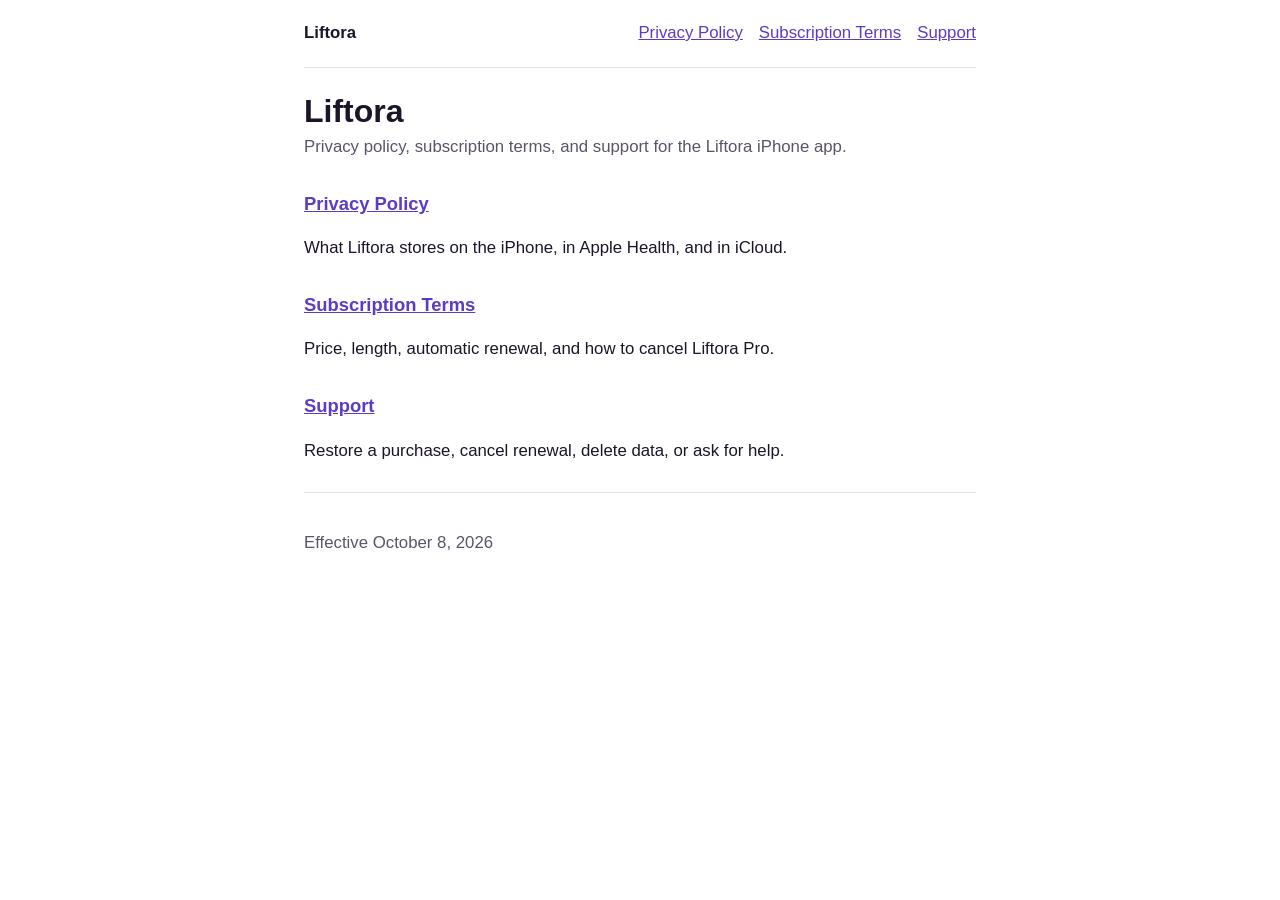
==== index.html @ 0a8b6fcb "Publish Liftora privacy, subscription terms, and support pages. Co-authored-by: Cursor <cursoragent@" ====
<!DOCTYPE html>
<html lang="en">
<head>
  <meta charset="utf-8">
  <meta name="viewport" content="width=device-width, initial-scale=1">
  <title>Liftora legal</title>
  <link rel="stylesheet" href="assets/site.css">
</head>
<body>
  <header>
    <strong>Liftora</strong>
    <nav>
      <a href="privacy/">Privacy Policy</a>
      <a href="terms/">Subscription Terms</a>
      <a href="support/">Support</a>
    </nav>
  </header>
  <main>
    <h1>Liftora</h1>
    <p class="meta">Privacy policy, subscription terms, and support for the Liftora iPhone app.</p>
    <section>
      <h2><a href="privacy/">Privacy Policy</a></h2>
      <p>What Liftora stores on the iPhone, in Apple Health, and in iCloud.</p>
    </section>
    <section>
      <h2><a href="terms/">Subscription Terms</a></h2>
      <p>Price, length, automatic renewal, and how to cancel Liftora Pro.</p>
    </section>
    <section>
      <h2><a href="support/">Support</a></h2>
      <p>Restore a purchase, cancel renewal, delete data, or ask for help.</p>
    </section>
  </main>
  <footer>
    <p>Effective October 8, 2026</p>
  </footer>
</body>
</html>
---- assets/site.css ----
:root {
  color-scheme: light dark;
  --ink: #1c1428;
  --muted: #5c5368;
  --line: #e4dcea;
  --paper: #fff;
  --accent: #5b3cc4;
}

@media (prefers-color-scheme: dark) {
  :root {
    --ink: #f4eefc;
    --muted: #c8bdd6;
    --line: #3a3148;
    --paper: #140f1c;
    --accent: #c4b0ff;
  }
}

* { box-sizing: border-box; }

body {
  margin: 0;
  font: 1.05rem/1.6 -apple-system, BlinkMacSystemFont, "Segoe UI", sans-serif;
  color: var(--ink);
  background: var(--paper);
}

main, header, footer {
  width: min(42rem, calc(100% - 2rem));
  margin-inline: auto;
}

header, footer {
  padding: 1.25rem 0;
}

header {
  display: flex;
  justify-content: space-between;
  gap: 1rem;
  align-items: baseline;
  border-bottom: 1px solid var(--line);
}

nav { display: flex; flex-wrap: wrap; gap: 0.75rem 1rem; }

a { color: var(--accent); }

h1 { font-size: 2rem; line-height: 1.2; margin: 1.5rem 0 0.25rem; }

.meta { color: var(--muted); margin-top: 0; }

section { margin: 1.75rem 0; }

h2 { font-size: 1.15rem; margin-bottom: 0.35rem; }

footer {
  border-top: 1px solid var(--line);
  color: var(--muted);
}
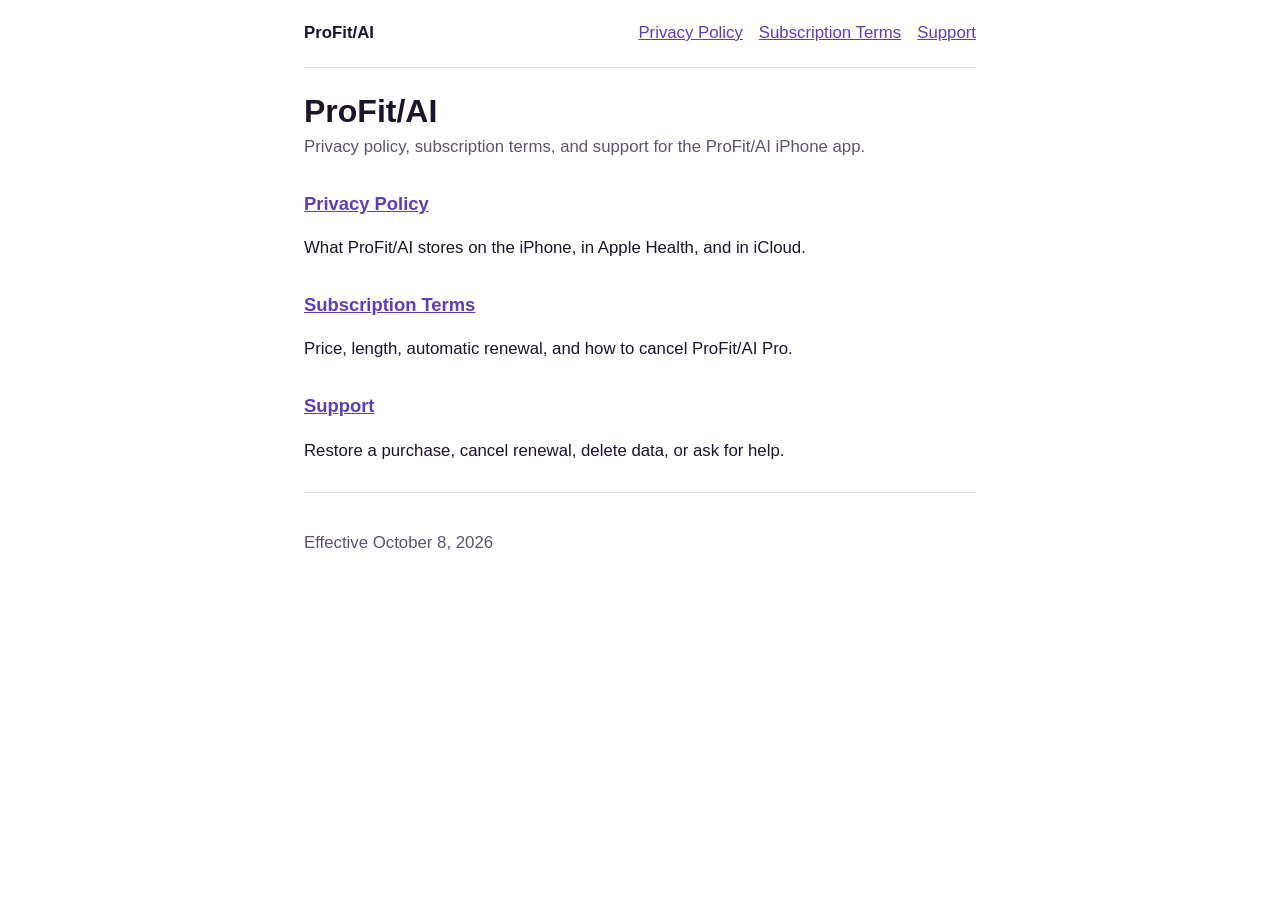
==== commit 196756b7: "Rename the public legal pages to ProFit/AI. Co-authored-by: Cursor <cursoragent@cursor.com>" ====
--- a/index.html
+++ b/index.html
@@ -3,12 +3,12 @@
 <head>
   <meta charset="utf-8">
   <meta name="viewport" content="width=device-width, initial-scale=1">
-  <title>Liftora legal</title>
+  <title>ProFit/AI legal</title>
   <link rel="stylesheet" href="assets/site.css">
 </head>
 <body>
   <header>
-    <strong>Liftora</strong>
+    <strong>ProFit/AI</strong>
     <nav>
       <a href="privacy/">Privacy Policy</a>
       <a href="terms/">Subscription Terms</a>
@@ -16,15 +16,15 @@
     </nav>
   </header>
   <main>
-    <h1>Liftora</h1>
-    <p class="meta">Privacy policy, subscription terms, and support for the Liftora iPhone app.</p>
+    <h1>ProFit/AI</h1>
+    <p class="meta">Privacy policy, subscription terms, and support for the ProFit/AI iPhone app.</p>
     <section>
       <h2><a href="privacy/">Privacy Policy</a></h2>
-      <p>What Liftora stores on the iPhone, in Apple Health, and in iCloud.</p>
+      <p>What ProFit/AI stores on the iPhone, in Apple Health, and in iCloud.</p>
     </section>
     <section>
       <h2><a href="terms/">Subscription Terms</a></h2>
-      <p>Price, length, automatic renewal, and how to cancel Liftora Pro.</p>
+      <p>Price, length, automatic renewal, and how to cancel ProFit/AI Pro.</p>
     </section>
     <section>
       <h2><a href="support/">Support</a></h2>
